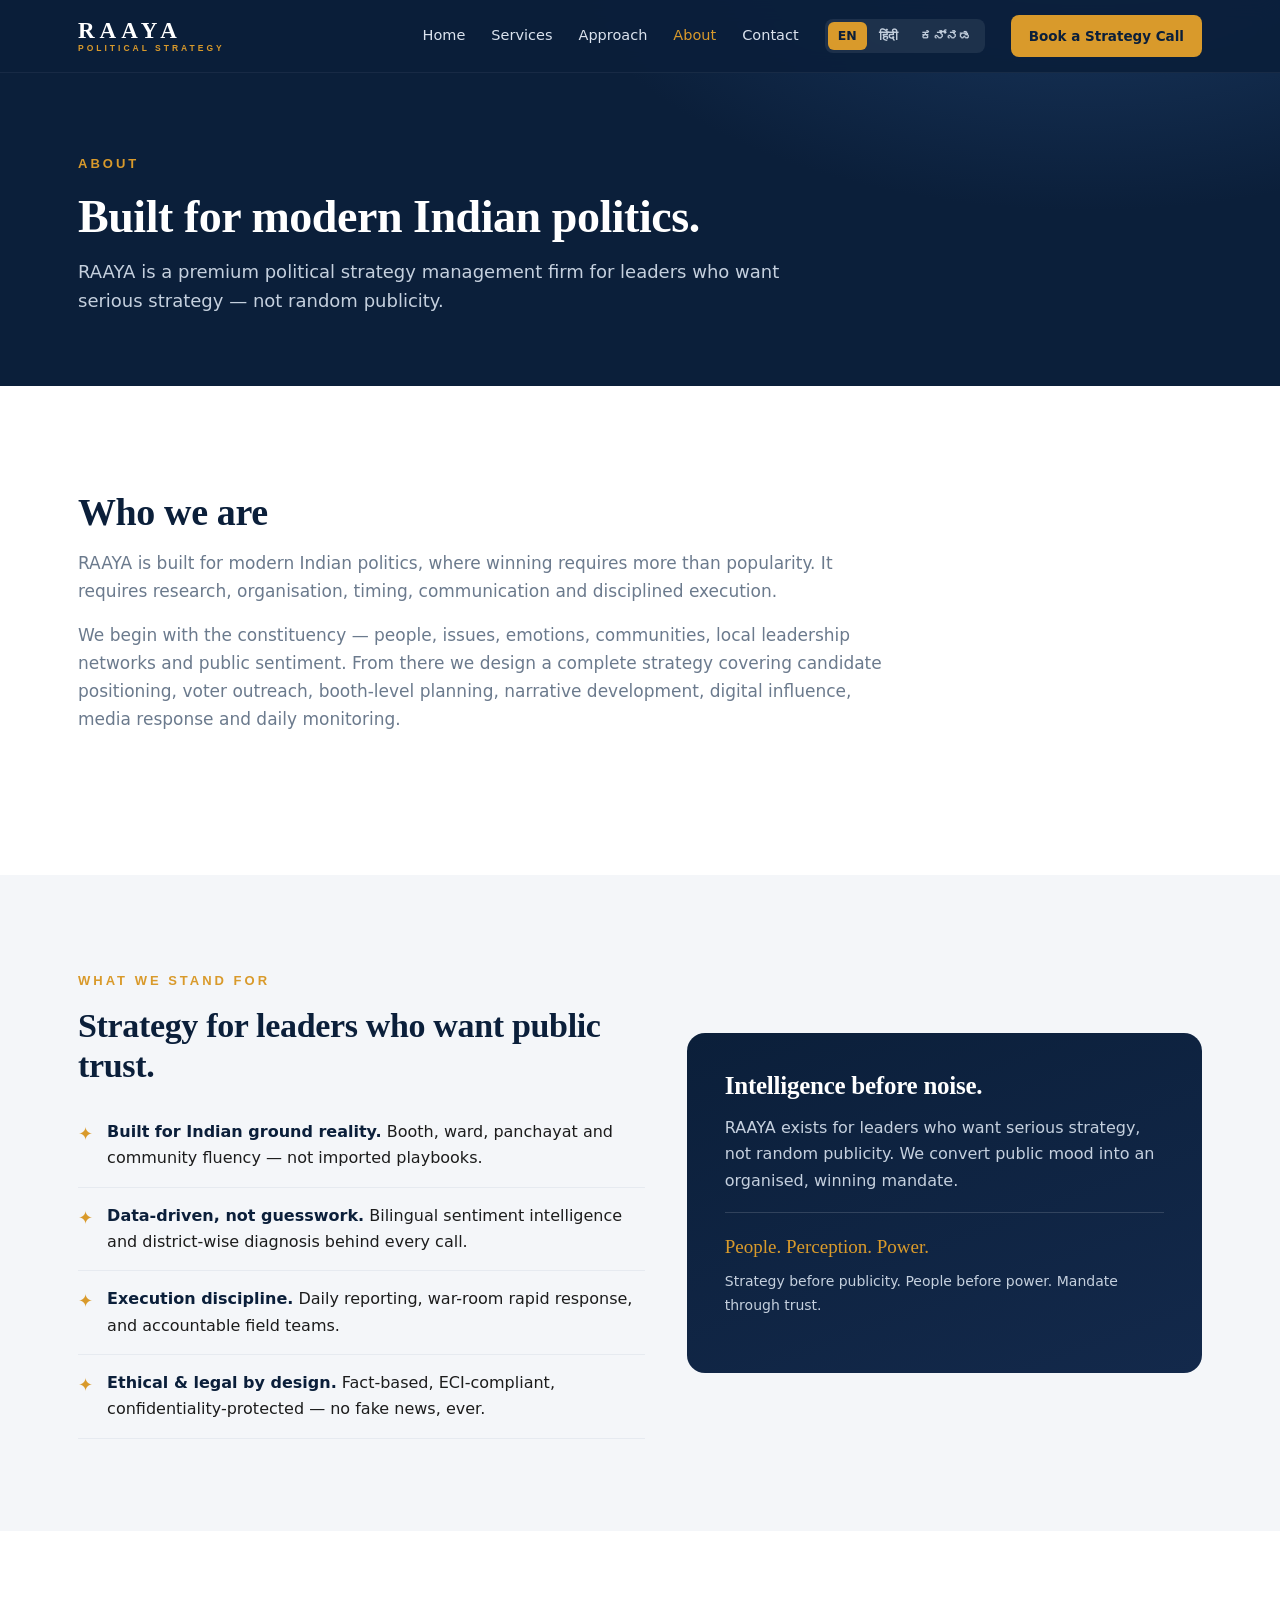
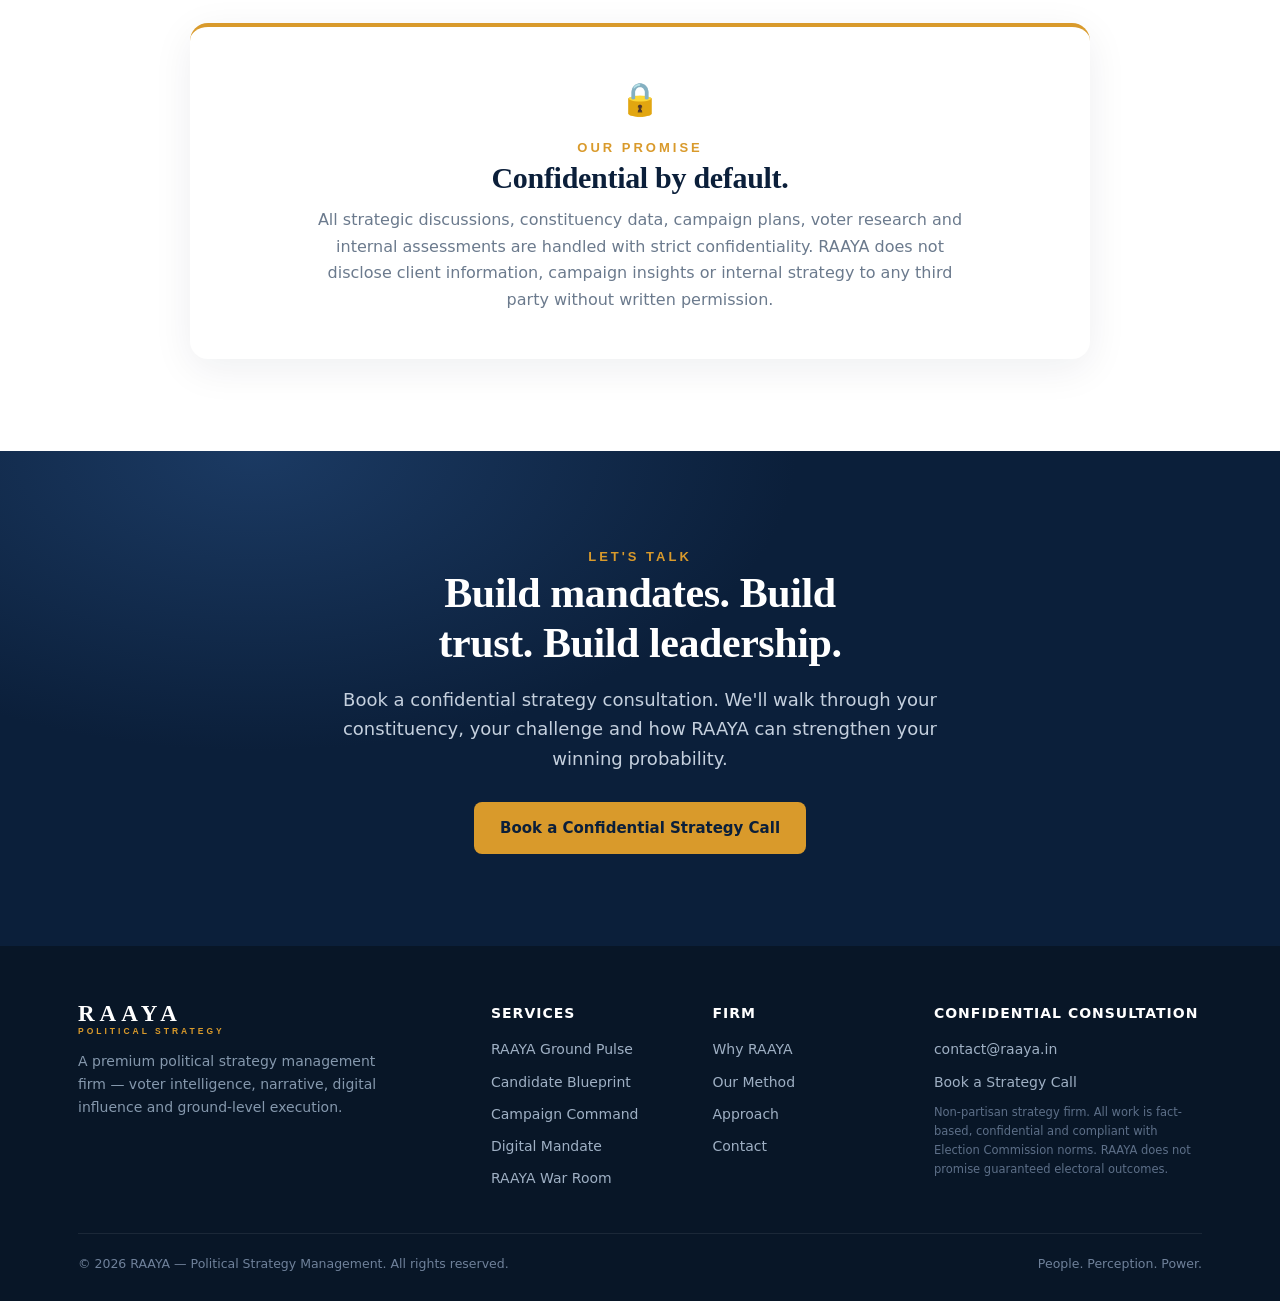
==== about.html @ fed19141 "RAAYA multilingual site" ====
<!DOCTYPE html>
<html lang="en">
<head>
<meta charset="UTF-8">
<meta name="viewport" content="width=device-width, initial-scale=1.0">
<title>RAAYA — About</title>
<link rel="stylesheet" href="assets/style.css">
</head>
<body>

<header id="hdr"><div class="wrap"><nav>
  <a href="index.html" class="brand">RAAYA<small data-i18n="brand_sub">POLITICAL STRATEGY</small></a>
  <div class="navlinks" id="nav">
    <a class="link" href="index.html" data-i18n="nav_home">Home</a>
    <a class="link" href="services.html" data-i18n="nav_services">Services</a>
    <a class="link" href="approach.html" data-i18n="nav_approach">Approach</a>
    <a class="link active" href="about.html" data-i18n="nav_about">About</a>
    <a class="link" href="contact.html" data-i18n="nav_contact">Contact</a>
    <div class="langsw"></div>
    <a class="btn btn-gold" href="contact.html" data-i18n="cta_book">Book a Strategy Call</a>
  </div>
  <button class="menu-btn" onclick="document.getElementById('nav').classList.toggle('open')">☰</button>
</nav></div></header>

<section class="pagehero">
  <div class="wrap">
    <span class="kicker" data-i18n="nav_about">About</span>
    <h1 data-i18n="ab_hero_h">Built for modern Indian politics.</h1>
    <p data-i18n="ab_hero_p"></p>
  </div>
</section>

<section>
  <div class="wrap">
    <div class="shead reveal" style="max-width:820px;">
      <h2 data-i18n="ab_long_h">Who we are</h2>
      <p style="margin-bottom:16px;" data-i18n="ab_long_p1"></p>
      <p data-i18n="ab_long_p2"></p>
    </div>
  </div>
</section>

<section class="mist">
  <div class="wrap">
    <div class="whygrid">
      <div class="reveal">
        <span class="kicker" data-i18n="ab_princ_h">What we stand for</span>
        <h2 style="font-size:34px;color:var(--navy);margin:12px 0 18px;" data-i18n="why_h">Strategy for leaders who want public trust.</h2>
        <ul class="whylist">
          <li><span class="tick">✦</span><span data-i18n="why1"></span></li>
          <li><span class="tick">✦</span><span data-i18n="why2"></span></li>
          <li><span class="tick">✦</span><span data-i18n="why3"></span></li>
          <li><span class="tick">✦</span><span data-i18n="why4"></span></li>
        </ul>
      </div>
      <div class="whyart reveal">
        <h3 data-i18n="why_panel_h">Intelligence before noise.</h3>
        <p data-i18n="why_panel_p"></p>
        <div style="border-top:1px solid rgba(255,255,255,.14);padding-top:18px;">
          <div style="font-family:Georgia,serif;font-size:19px;color:var(--gold);" data-i18n="foot_tag">People. Perception. Power.</div>
          <p style="margin-top:8px;font-size:14px;" data-i18n="why_principle"></p>
        </div>
      </div>
    </div>
  </div>
</section>

<section>
  <div class="wrap">
    <div class="confbox reveal">
      <div class="lock">🔒</div>
      <span class="kicker" data-i18n="conf_k">Our Promise</span>
      <h2 data-i18n="conf_h">Confidential by default.</h2>
      <p data-i18n="conf_p"></p>
    </div>
  </div>
</section>

<section class="cta-final">
  <div class="wrap reveal">
    <span class="kicker" data-i18n="cta_k">Let's Talk</span>
    <h2 data-i18n="cta_h">Build mandates. Build trust. Build leadership.</h2>
    <p data-i18n="cta_p"></p>
    <a href="contact.html" class="btn btn-gold" data-i18n="cta_book_long">Book a Confidential Strategy Call</a>
  </div>
</section>

<footer><div class="wrap">
  <div class="fgridcol">
    <div><div class="brand">RAAYA<small data-i18n="brand_sub">POLITICAL STRATEGY</small></div><p data-i18n="foot_about"></p></div>
    <div><h5 data-i18n="foot_services_h">Services</h5><ul>
      <li><a href="services.html" data-i18n="svc1_h">Ground Pulse</a></li>
      <li><a href="services.html" data-i18n="svc2_h">Candidate Blueprint</a></li>
      <li><a href="services.html" data-i18n="svc3_h">Campaign Command</a></li>
      <li><a href="services.html" data-i18n="svc4_h">Digital Mandate</a></li>
      <li><a href="services.html" data-i18n="svc5_h">War Room</a></li></ul></div>
    <div><h5 data-i18n="foot_firm_h">Firm</h5><ul>
      <li><a href="about.html" data-i18n="foot_link_why">Why RAAYA</a></li>
      <li><a href="approach.html" data-i18n="foot_link_method">Our Method</a></li>
      <li><a href="approach.html" data-i18n="foot_link_approach">Approach</a></li>
      <li><a href="contact.html" data-i18n="foot_link_contact">Contact</a></li></ul></div>
    <div><h5 data-i18n="foot_consult_h">Confidential Consultation</h5><ul>
      <li><a href="mailto:contact@raaya.in">contact@raaya.in</a></li>
      <li><a href="contact.html" data-i18n="cta_book">Book a Strategy Call</a></li></ul>
      <p class="disc" data-i18n="foot_disc"></p></div>
  </div>
  <div class="fbar"><span data-i18n="foot_rights">© 2026 RAAYA</span><span data-i18n="foot_tag">People. Perception. Power.</span></div>
</div></footer>

<script src="assets/i18n.js"></script>
<script>
  const io=new IntersectionObserver((es)=>{es.forEach(e=>{if(e.isIntersecting){e.target.classList.add('in');io.unobserve(e.target);}});},{threshold:.1});
  document.querySelectorAll('.reveal').forEach(el=>io.observe(el));
  addEventListener('scroll',()=>{document.getElementById('hdr').style.boxShadow=scrollY>20?'0 6px 24px rgba(0,0,0,.25)':'none';});
</script>
</body>
</html>
---- assets/style.css ----
:root{
  --navy:#0B1F3A; --navy2:#13294B; --navy3:#0e2340; --gold:#D99A2B; --gold2:#EBB24A;
  --ink:#1C1C1C; --paper:#FFFFFF; --mist:#F4F6F9; --line:#E6EAF0; --muted:#6B7A8D; --ice:#C5D0DE;
}
*{box-sizing:border-box;margin:0;padding:0;}
html{scroll-behavior:smooth;}
body{font-family:'Segoe UI',system-ui,'Nirmala UI','Noto Sans','Noto Sans Devanagari','Noto Sans Kannada',Arial,sans-serif;color:var(--ink);background:var(--paper);line-height:1.65;overflow-x:hidden;}
h1,h2,h3,h4{font-family:Georgia,'Noto Serif Devanagari','Noto Serif Kannada','Nirmala UI','Times New Roman',serif;line-height:1.18;font-weight:700;letter-spacing:-.01em;}
a{text-decoration:none;color:inherit;}
img{max-width:100%;}
.wrap{max-width:1180px;margin:0 auto;padding:0 28px;}
.gold{color:var(--gold);}
.btn{display:inline-block;padding:14px 26px;border-radius:8px;font-weight:700;font-size:15px;transition:.2s;cursor:pointer;border:none;text-align:center;}
.btn-gold{background:var(--gold);color:var(--navy);}
.btn-gold:hover{background:var(--gold2);transform:translateY(-2px);}
.btn-ghost{background:transparent;color:#fff;border:1.5px solid rgba(255,255,255,.35);}
.btn-ghost:hover{border-color:var(--gold);color:var(--gold);}
.btn-navy{background:var(--navy);color:#fff;}
.btn-navy:hover{background:var(--navy2);}
.kicker{font-family:'Segoe UI',Arial,sans-serif;font-size:13px;font-weight:700;letter-spacing:3px;text-transform:uppercase;color:var(--gold);}
section{padding:92px 0;}
.reveal{opacity:0;transform:translateY(24px);transition:.7s cubic-bezier(.2,.7,.2,1);}
.reveal.in{opacity:1;transform:none;}

/* NAV */
header{position:fixed;top:0;left:0;right:0;z-index:60;background:rgba(11,31,58,.9);backdrop-filter:blur(10px);border-bottom:1px solid rgba(255,255,255,.06);transition:.3s;}
nav{display:flex;align-items:center;justify-content:space-between;height:72px;gap:16px;}
.brand{font-family:Georgia,serif;font-size:23px;font-weight:700;color:#fff;letter-spacing:5px;line-height:1;}
.brand small{display:block;font-family:'Segoe UI',Arial;font-size:8.5px;letter-spacing:3px;color:var(--gold);margin-top:2px;font-weight:700;}
.navlinks{display:flex;gap:26px;align-items:center;}
.navlinks a.link{color:#dbe3ee;font-size:14.5px;font-weight:500;transition:.2s;}
.navlinks a.link:hover,.navlinks a.link.active{color:var(--gold);}
.navlinks .btn{padding:10px 18px;font-size:13.5px;}
.langsw{display:flex;gap:2px;background:rgba(255,255,255,.08);border-radius:8px;padding:3px;}
.langsw button{background:none;border:none;color:#c3cfdd;font-size:12.5px;font-weight:700;padding:6px 10px;border-radius:6px;cursor:pointer;font-family:inherit;transition:.2s;}
.langsw button.active{background:var(--gold);color:var(--navy);}
.menu-btn{display:none;background:none;border:none;color:#fff;font-size:26px;cursor:pointer;}
@media(max-width:960px){.navlinks{display:none;position:absolute;top:72px;left:0;right:0;background:var(--navy);flex-direction:column;padding:18px 28px;gap:16px;align-items:flex-start;border-bottom:1px solid rgba(255,255,255,.08);}.navlinks.open{display:flex;}.menu-btn{display:block;}}

/* HERO */
.hero{position:relative;background:radial-gradient(1100px 600px at 78% -10%,#1b3a63 0,var(--navy) 55%);color:#fff;padding:168px 0 116px;overflow:hidden;}
.hero::after{content:"";position:absolute;right:-140px;top:-120px;width:520px;height:520px;border-radius:50%;background:radial-gradient(circle,rgba(217,154,43,.14),transparent 62%);}
.hero h1{font-size:56px;max-width:16ch;margin:18px 0 22px;}
.hero p{font-size:19px;color:var(--ice);max-width:62ch;margin-bottom:32px;}
.hero .cta{display:flex;gap:16px;flex-wrap:wrap;}
.chip{display:inline-block;padding:7px 16px;border:1px solid rgba(217,154,43,.4);border-radius:30px;font-size:12.5px;font-weight:700;letter-spacing:2px;color:var(--gold);}
@media(max-width:700px){.hero h1{font-size:36px;}.hero{padding:132px 0 76px;}}

/* PAGE HERO (inner) */
.pagehero{background:radial-gradient(900px 480px at 85% -20%,#1b3a63,var(--navy) 60%);color:#fff;padding:150px 0 70px;}
.pagehero h1{font-size:46px;margin:14px 0 12px;}
.pagehero p{color:var(--ice);font-size:18px;max-width:64ch;}
@media(max-width:700px){.pagehero h1{font-size:32px;}}

/* STATS */
.stats{background:var(--navy2);color:#fff;}
.stats .wrap{display:grid;grid-template-columns:repeat(4,1fr);gap:10px;}
.stat{padding:36px 10px;text-align:center;border-right:1px solid rgba(255,255,255,.08);}
.stat:last-child{border-right:none;}
.stat .n{font-family:Georgia,serif;font-size:38px;color:var(--gold);font-weight:700;}
.stat .l{font-size:13.5px;color:var(--ice);margin-top:4px;}
@media(max-width:700px){.stats .wrap{grid-template-columns:1fr 1fr;}.stat{border-right:none;}}

.shead{max-width:730px;margin-bottom:50px;}
.shead h2{font-size:38px;color:var(--navy);margin:12px 0 14px;}
.shead p{font-size:17px;color:var(--muted);}
.center{margin-left:auto;margin-right:auto;text-align:center;}
@media(max-width:700px){.shead h2{font-size:28px;}}

.mist{background:var(--mist);}
.pgrid{display:grid;grid-template-columns:1fr 1fr;gap:24px;}
.pcard{background:#fff;border-radius:14px;padding:28px;box-shadow:0 8px 30px rgba(11,31,58,.06);}
.pcard h3{font-size:20px;color:var(--navy);margin-bottom:8px;}
.pcard p{color:var(--muted);font-size:15px;}
@media(max-width:700px){.pgrid{grid-template-columns:1fr;}}

.sgrid{display:grid;grid-template-columns:repeat(3,1fr);gap:22px;}
.scard{border:1px solid var(--line);border-radius:14px;padding:28px;transition:.25s;background:#fff;}
.scard:hover{transform:translateY(-6px);box-shadow:0 18px 40px rgba(11,31,58,.12);border-color:transparent;}
.scard .ic{width:48px;height:48px;border-radius:12px;background:var(--navy);color:var(--gold);display:flex;align-items:center;justify-content:center;font-size:20px;margin-bottom:16px;font-family:Georgia,serif;font-weight:700;}
.scard h3{font-size:19px;color:var(--navy);margin-bottom:8px;}
.scard p{color:var(--muted);font-size:14.5px;}
@media(max-width:900px){.sgrid{grid-template-columns:1fr 1fr;}}
@media(max-width:640px){.sgrid{grid-template-columns:1fr;}}

.framework{background:var(--navy);color:#fff;}
.framework .shead h2{color:#fff;}
.framework .shead p{color:var(--ice);}
.fgrid{display:grid;grid-template-columns:repeat(5,1fr);gap:14px;}
.fstep{background:var(--navy2);border-radius:14px;padding:26px 18px;text-align:center;transition:.25s;}
.fstep:hover{background:var(--navy3);transform:translateY(-5px);}
.fstep .big{font-family:Georgia,serif;font-size:32px;color:var(--gold);font-weight:700;}
.fstep h4{font-size:16px;margin:6px 0 8px;color:#fff;}
.fstep p{font-size:13px;color:var(--ice);}
@media(max-width:900px){.fgrid{grid-template-columns:1fr 1fr;}}
@media(max-width:520px){.fgrid{grid-template-columns:1fr;}}

.whygrid{display:grid;grid-template-columns:1.1fr 1fr;gap:42px;align-items:center;}
.whylist{list-style:none;}
.whylist li{padding:15px 0;border-bottom:1px solid var(--line);display:flex;gap:14px;}
.whylist .tick{color:var(--gold);font-weight:800;font-size:18px;flex:none;}
.whylist b{color:var(--navy);}
.whyart{background:linear-gradient(160deg,var(--navy),var(--navy2));border-radius:18px;color:#fff;padding:38px;}
.whyart h3{font-size:25px;margin-bottom:14px;}
.whyart p{color:var(--ice);margin-bottom:18px;}
@media(max-width:820px){.whygrid{grid-template-columns:1fr;}}

.confbox{background:#fff;border-radius:18px;padding:46px;text-align:center;box-shadow:0 10px 40px rgba(11,31,58,.07);max-width:900px;margin:0 auto;border-top:4px solid var(--gold);}
.confbox .lock{font-size:32px;margin-bottom:8px;}
.confbox h2{font-size:30px;color:var(--navy);margin-bottom:12px;}
.confbox p{color:var(--muted);max-width:64ch;margin:0 auto;font-size:16px;}

.cta-final{background:radial-gradient(900px 500px at 20% 0,#1b3a63,var(--navy) 60%);color:#fff;text-align:center;}
.cta-final h2{font-size:42px;max-width:20ch;margin:0 auto 16px;}
.cta-final p{color:var(--ice);font-size:18px;max-width:58ch;margin:0 auto 28px;}
@media(max-width:700px){.cta-final h2{font-size:30px;}}

/* SERVICE DETAIL rows */
.srow{display:grid;grid-template-columns:1fr 1fr;gap:34px;align-items:center;padding:40px 0;border-bottom:1px solid var(--line);}
.srow:nth-child(even) .stext{order:2;}
.srow h3{font-size:26px;color:var(--navy);margin:8px 0 12px;}
.srow p{color:var(--muted);margin-bottom:14px;}
.srow ul{list-style:none;}
.srow ul li{padding:7px 0;padding-left:26px;position:relative;color:var(--ink);font-size:15px;}
.srow ul li::before{content:"✦";position:absolute;left:0;color:var(--gold);}
.spanel{background:linear-gradient(160deg,var(--navy),var(--navy2));border-radius:16px;color:#fff;min-height:220px;display:flex;align-items:center;justify-content:center;padding:30px;text-align:center;}
.spanel .code{font-family:Georgia,serif;font-size:54px;color:var(--gold);font-weight:700;letter-spacing:3px;}
@media(max-width:760px){.srow{grid-template-columns:1fr;gap:18px;}.srow:nth-child(even) .stext{order:0;}}

/* TIMELINE (approach) */
.tl{max-width:820px;margin:0 auto;position:relative;}
.tl::before{content:"";position:absolute;left:22px;top:6px;bottom:6px;width:2px;background:var(--line);}
.tlitem{position:relative;padding:0 0 30px 66px;}
.tlitem .dot{position:absolute;left:10px;top:0;width:26px;height:26px;border-radius:50%;background:var(--navy);color:var(--gold);display:flex;align-items:center;justify-content:center;font-weight:700;font-family:Georgia,serif;font-size:15px;}
.tlitem h3{font-size:20px;color:var(--navy);margin-bottom:6px;}
.tlitem p{color:var(--muted);font-size:15px;}

/* FORM */
.formwrap{display:grid;grid-template-columns:1.1fr .9fr;gap:40px;align-items:start;}
.form{background:#fff;border:1px solid var(--line);border-radius:16px;padding:32px;box-shadow:0 10px 34px rgba(11,31,58,.06);}
.form label{display:block;font-size:13px;font-weight:700;color:var(--navy);margin:14px 0 6px;letter-spacing:.3px;}
.form input,.form select,.form textarea{width:100%;padding:12px 14px;border:1px solid var(--line);border-radius:9px;font-family:inherit;font-size:15px;background:var(--mist);}
.form input:focus,.form select:focus,.form textarea:focus{outline:none;border-color:var(--gold);background:#fff;}
.form textarea{min-height:110px;resize:vertical;}
.form .btn{width:100%;margin-top:20px;}
.contactcard{background:linear-gradient(160deg,var(--navy),var(--navy2));border-radius:16px;color:#fff;padding:34px;}
.contactcard h3{font-size:24px;margin-bottom:14px;}
.contactcard p{color:var(--ice);margin-bottom:16px;font-size:15px;}
.contactcard .row{display:flex;gap:10px;align-items:center;padding:10px 0;border-bottom:1px solid rgba(255,255,255,.1);font-size:15px;}
@media(max-width:820px){.formwrap{grid-template-columns:1fr;}}

/* FOOTER */
footer{background:#081627;color:#9fb0c4;padding:56px 0 26px;}
.fgridcol{display:grid;grid-template-columns:2fr 1fr 1fr 1.4fr;gap:30px;margin-bottom:34px;}
footer .brand{margin-bottom:14px;color:#fff;}
footer p{font-size:14px;color:#8598ad;max-width:34ch;}
footer h5{color:#fff;font-size:14px;letter-spacing:1px;margin-bottom:13px;text-transform:uppercase;}
footer ul{list-style:none;}
footer ul li{margin-bottom:9px;font-size:14px;}
footer ul li a:hover{color:var(--gold);}
.fbar{border-top:1px solid rgba(255,255,255,.08);padding-top:20px;display:flex;justify-content:space-between;flex-wrap:wrap;gap:10px;font-size:12.5px;color:#6f819a;}
.disc{font-size:11.5px;color:#5d6f88;margin-top:8px;max-width:70ch;}
@media(max-width:820px){.fgridcol{grid-template-columns:1fr 1fr;}}
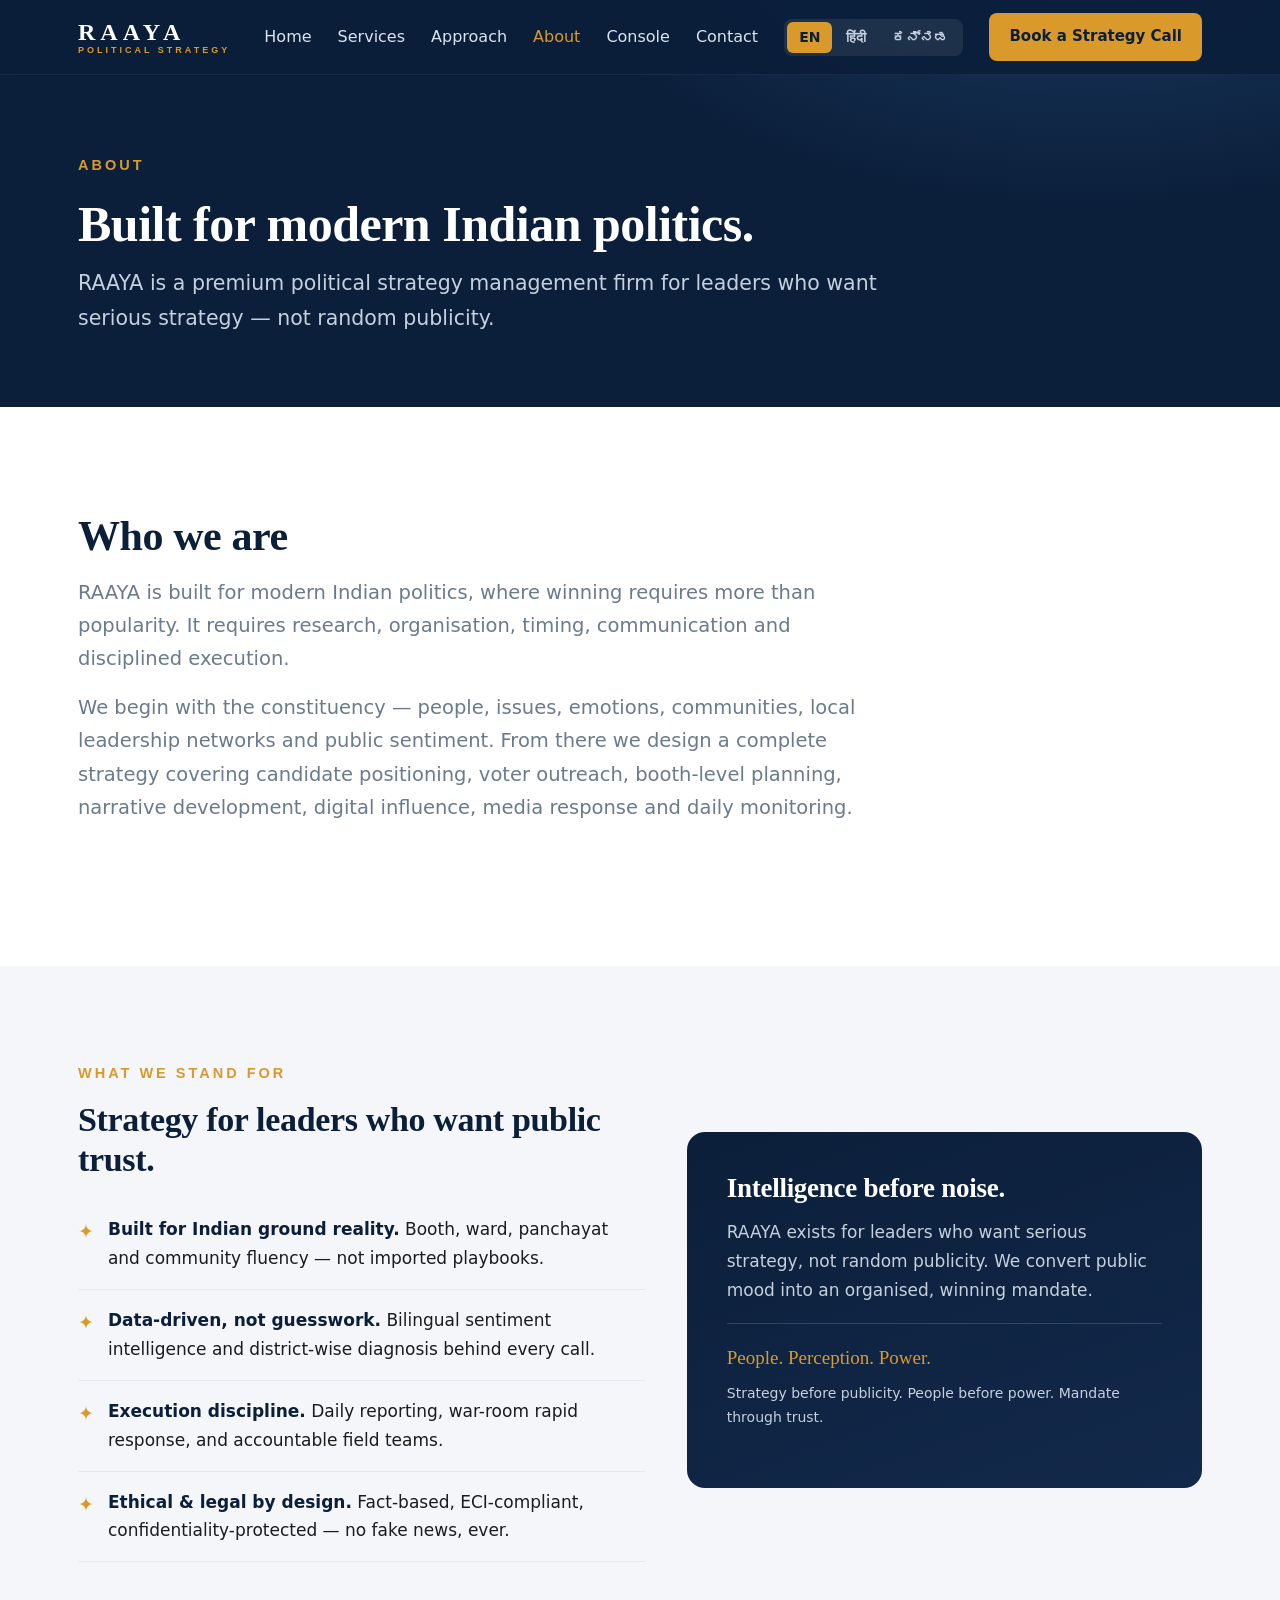
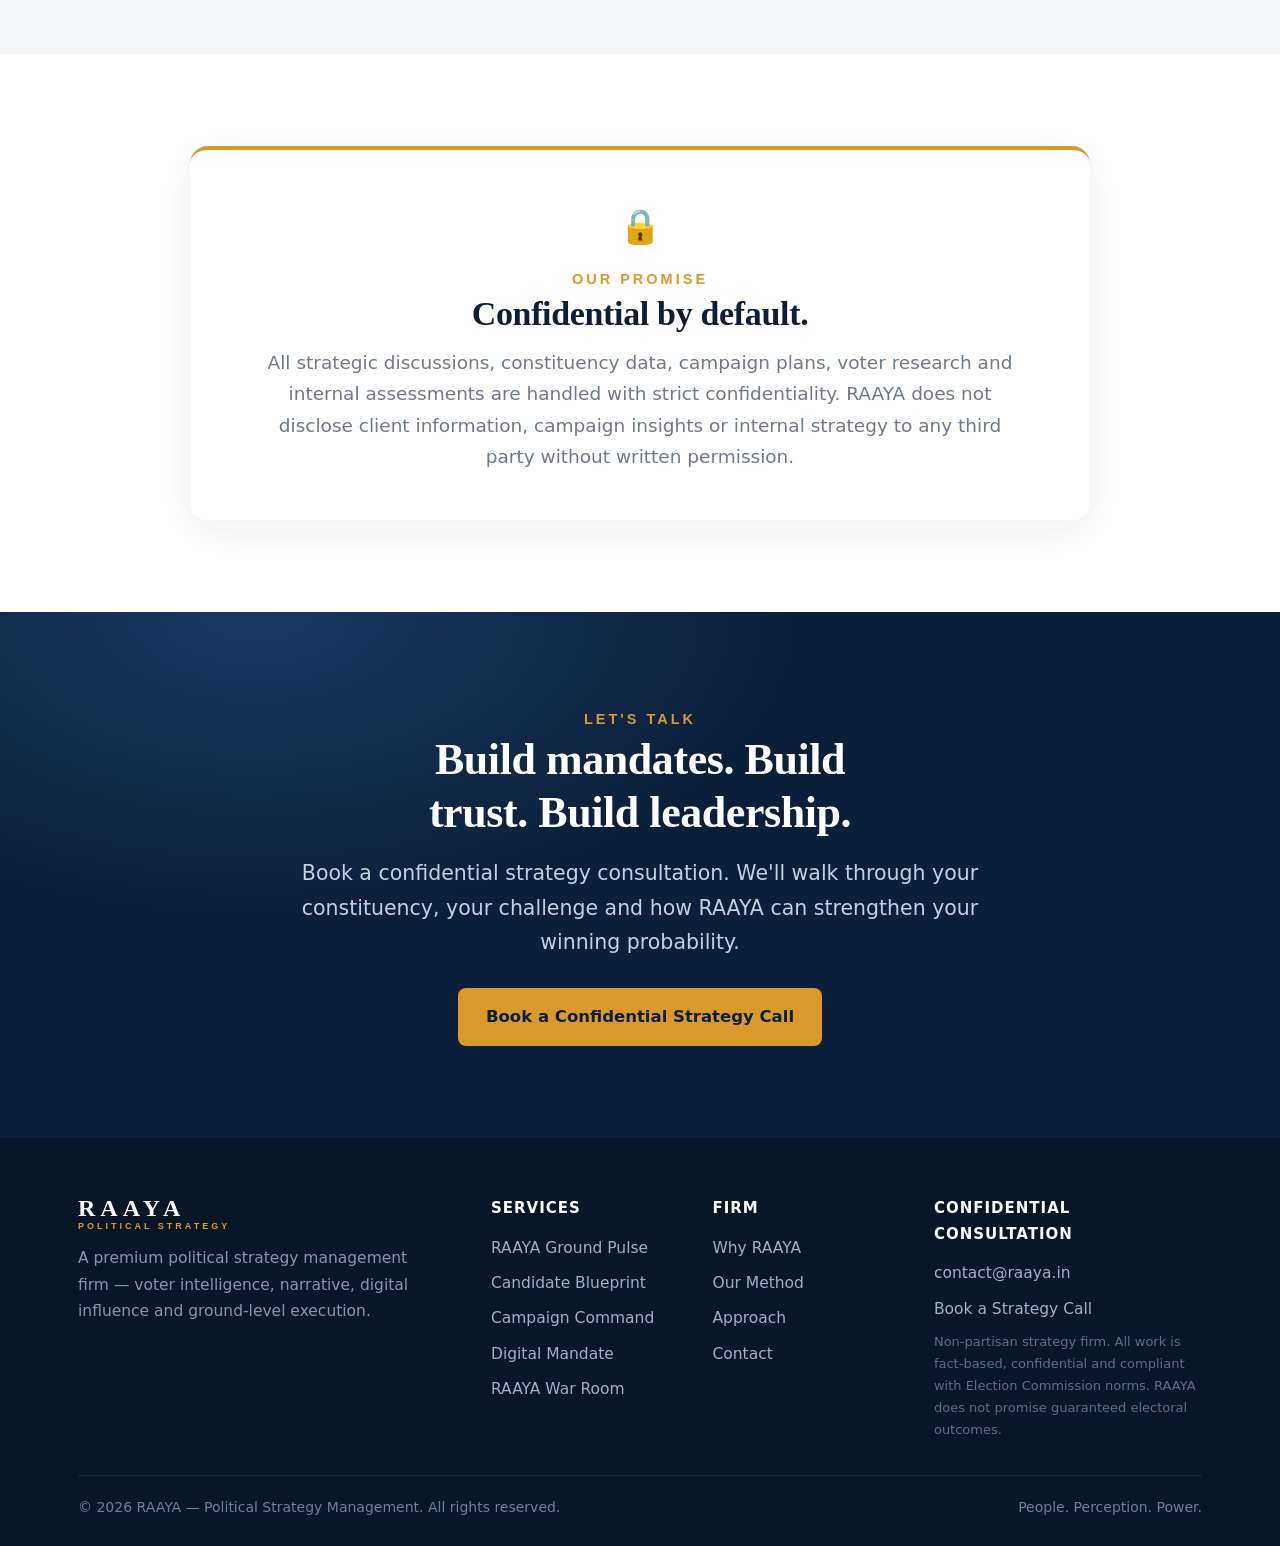
==== commit 372f969c: "Update navigation links to include Console page and fix DOCTYPE declaration across multiple HTML fil" ====
--- a/about.html
+++ b/about.html
@@ -1,4 +1,4 @@
-<!DOCTYPE html>
+﻿<!DOCTYPE html>
 <html lang="en">
 <head>
 <meta charset="UTF-8">
@@ -15,7 +15,7 @@
     <a class="link" href="services.html" data-i18n="nav_services">Services</a>
     <a class="link" href="approach.html" data-i18n="nav_approach">Approach</a>
     <a class="link active" href="about.html" data-i18n="nav_about">About</a>
-    <a class="link" href="contact.html" data-i18n="nav_contact">Contact</a>
+    <a class="link" href="console.html">Console</a><a class="link" href="contact.html" data-i18n="nav_contact">Contact</a>
     <div class="langsw"></div>
     <a class="btn btn-gold" href="contact.html" data-i18n="cta_book">Book a Strategy Call</a>
   </div>
--- a/assets/style.css
+++ b/assets/style.css
@@ -4,82 +4,79 @@
 }
 *{box-sizing:border-box;margin:0;padding:0;}
 html{scroll-behavior:smooth;}
-body{font-family:'Segoe UI',system-ui,'Nirmala UI','Noto Sans','Noto Sans Devanagari','Noto Sans Kannada',Arial,sans-serif;color:var(--ink);background:var(--paper);line-height:1.65;overflow-x:hidden;}
-h1,h2,h3,h4{font-family:Georgia,'Noto Serif Devanagari','Noto Serif Kannada','Nirmala UI','Times New Roman',serif;line-height:1.18;font-weight:700;letter-spacing:-.01em;}
+body{font-family:'Segoe UI',system-ui,'Nirmala UI','Noto Sans','Noto Sans Devanagari','Noto Sans Kannada',Arial,sans-serif;color:var(--ink);background:var(--paper);line-height:1.7;overflow-x:hidden;font-size:17.5px;}
+h1,h2,h3,h4{font-family:Georgia,'Noto Serif Devanagari','Noto Serif Kannada','Nirmala UI','Times New Roman',serif;line-height:1.2;font-weight:700;letter-spacing:-.01em;}
 a{text-decoration:none;color:inherit;}
 img{max-width:100%;}
 .wrap{max-width:1180px;margin:0 auto;padding:0 28px;}
 .gold{color:var(--gold);}
-.btn{display:inline-block;padding:14px 26px;border-radius:8px;font-weight:700;font-size:15px;transition:.2s;cursor:pointer;border:none;text-align:center;}
+.btn{display:inline-block;padding:15px 28px;border-radius:8px;font-weight:700;font-size:16.5px;transition:.2s;cursor:pointer;border:none;text-align:center;}
 .btn-gold{background:var(--gold);color:var(--navy);}
 .btn-gold:hover{background:var(--gold2);transform:translateY(-2px);}
 .btn-ghost{background:transparent;color:#fff;border:1.5px solid rgba(255,255,255,.35);}
 .btn-ghost:hover{border-color:var(--gold);color:var(--gold);}
 .btn-navy{background:var(--navy);color:#fff;}
 .btn-navy:hover{background:var(--navy2);}
-.kicker{font-family:'Segoe UI',Arial,sans-serif;font-size:13px;font-weight:700;letter-spacing:3px;text-transform:uppercase;color:var(--gold);}
+.kicker{font-family:'Segoe UI',Arial,sans-serif;font-size:14.5px;font-weight:700;letter-spacing:3px;text-transform:uppercase;color:var(--gold);}
 section{padding:92px 0;}
 .reveal{opacity:0;transform:translateY(24px);transition:.7s cubic-bezier(.2,.7,.2,1);}
 .reveal.in{opacity:1;transform:none;}
 
 /* NAV */
 header{position:fixed;top:0;left:0;right:0;z-index:60;background:rgba(11,31,58,.9);backdrop-filter:blur(10px);border-bottom:1px solid rgba(255,255,255,.06);transition:.3s;}
-nav{display:flex;align-items:center;justify-content:space-between;height:72px;gap:16px;}
-.brand{font-family:Georgia,serif;font-size:23px;font-weight:700;color:#fff;letter-spacing:5px;line-height:1;}
-.brand small{display:block;font-family:'Segoe UI',Arial;font-size:8.5px;letter-spacing:3px;color:var(--gold);margin-top:2px;font-weight:700;}
+nav{display:flex;align-items:center;justify-content:space-between;height:74px;gap:16px;}
+.brand{font-family:Georgia,serif;font-size:24px;font-weight:700;color:#fff;letter-spacing:5px;line-height:1;}
+.brand small{display:block;font-family:'Segoe UI',Arial;font-size:9px;letter-spacing:3px;color:var(--gold);margin-top:2px;font-weight:700;}
 .navlinks{display:flex;gap:26px;align-items:center;}
-.navlinks a.link{color:#dbe3ee;font-size:14.5px;font-weight:500;transition:.2s;}
+.navlinks a.link{color:#dbe3ee;font-size:16px;font-weight:500;transition:.2s;}
 .navlinks a.link:hover,.navlinks a.link.active{color:var(--gold);}
-.navlinks .btn{padding:10px 18px;font-size:13.5px;}
+.navlinks .btn{padding:11px 20px;font-size:15px;}
 .langsw{display:flex;gap:2px;background:rgba(255,255,255,.08);border-radius:8px;padding:3px;}
-.langsw button{background:none;border:none;color:#c3cfdd;font-size:12.5px;font-weight:700;padding:6px 10px;border-radius:6px;cursor:pointer;font-family:inherit;transition:.2s;}
+.langsw button{background:none;border:none;color:#c3cfdd;font-size:14px;font-weight:700;padding:7px 12px;border-radius:6px;cursor:pointer;font-family:inherit;transition:.2s;}
 .langsw button.active{background:var(--gold);color:var(--navy);}
-.menu-btn{display:none;background:none;border:none;color:#fff;font-size:26px;cursor:pointer;}
-@media(max-width:960px){.navlinks{display:none;position:absolute;top:72px;left:0;right:0;background:var(--navy);flex-direction:column;padding:18px 28px;gap:16px;align-items:flex-start;border-bottom:1px solid rgba(255,255,255,.08);}.navlinks.open{display:flex;}.menu-btn{display:block;}}
+.menu-btn{display:none;background:none;border:none;color:#fff;font-size:28px;cursor:pointer;}
+@media(max-width:960px){.navlinks{display:none;position:absolute;top:74px;left:0;right:0;background:var(--navy);flex-direction:column;padding:18px 28px;gap:16px;align-items:flex-start;border-bottom:1px solid rgba(255,255,255,.08);}.navlinks.open{display:flex;}.menu-btn{display:block;}}
 
 /* HERO */
-.hero{position:relative;background:radial-gradient(1100px 600px at 78% -10%,#1b3a63 0,var(--navy) 55%);color:#fff;padding:168px 0 116px;overflow:hidden;}
+.hero{position:relative;background:radial-gradient(1100px 600px at 78% -10%,#1b3a63 0,var(--navy) 55%);color:#fff;padding:172px 0 118px;overflow:hidden;}
 .hero::after{content:"";position:absolute;right:-140px;top:-120px;width:520px;height:520px;border-radius:50%;background:radial-gradient(circle,rgba(217,154,43,.14),transparent 62%);}
-.hero h1{font-size:56px;max-width:16ch;margin:18px 0 22px;}
-.hero p{font-size:19px;color:var(--ice);max-width:62ch;margin-bottom:32px;}
+.hero h1{font-size:60px;max-width:16ch;margin:18px 0 22px;}
+.hero p{font-size:22px;color:var(--ice);max-width:62ch;margin-bottom:32px;}
 .hero .cta{display:flex;gap:16px;flex-wrap:wrap;}
-.chip{display:inline-block;padding:7px 16px;border:1px solid rgba(217,154,43,.4);border-radius:30px;font-size:12.5px;font-weight:700;letter-spacing:2px;color:var(--gold);}
-@media(max-width:700px){.hero h1{font-size:36px;}.hero{padding:132px 0 76px;}}
+.chip{display:inline-block;padding:8px 18px;border:1px solid rgba(217,154,43,.4);border-radius:30px;font-size:14px;font-weight:700;letter-spacing:2px;color:var(--gold);}
 
 /* PAGE HERO (inner) */
-.pagehero{background:radial-gradient(900px 480px at 85% -20%,#1b3a63,var(--navy) 60%);color:#fff;padding:150px 0 70px;}
-.pagehero h1{font-size:46px;margin:14px 0 12px;}
-.pagehero p{color:var(--ice);font-size:18px;max-width:64ch;}
-@media(max-width:700px){.pagehero h1{font-size:32px;}}
+.pagehero{background:radial-gradient(900px 480px at 85% -20%,#1b3a63,var(--navy) 60%);color:#fff;padding:150px 0 72px;}
+.pagehero h1{font-size:50px;margin:14px 0 12px;}
+.pagehero p{color:var(--ice);font-size:20.5px;max-width:64ch;}
 
 /* STATS */
 .stats{background:var(--navy2);color:#fff;}
 .stats .wrap{display:grid;grid-template-columns:repeat(4,1fr);gap:10px;}
-.stat{padding:36px 10px;text-align:center;border-right:1px solid rgba(255,255,255,.08);}
+.stat{padding:38px 10px;text-align:center;border-right:1px solid rgba(255,255,255,.08);}
 .stat:last-child{border-right:none;}
-.stat .n{font-family:Georgia,serif;font-size:38px;color:var(--gold);font-weight:700;}
-.stat .l{font-size:13.5px;color:var(--ice);margin-top:4px;}
+.stat .n{font-family:Georgia,serif;font-size:44px;color:var(--gold);font-weight:700;}
+.stat .l{font-size:15.5px;color:var(--ice);margin-top:4px;}
 @media(max-width:700px){.stats .wrap{grid-template-columns:1fr 1fr;}.stat{border-right:none;}}
 
-.shead{max-width:730px;margin-bottom:50px;}
-.shead h2{font-size:38px;color:var(--navy);margin:12px 0 14px;}
-.shead p{font-size:17px;color:var(--muted);}
+.shead{max-width:740px;margin-bottom:50px;}
+.shead h2{font-size:42px;color:var(--navy);margin:12px 0 14px;}
+.shead p{font-size:19.5px;color:var(--muted);}
 .center{margin-left:auto;margin-right:auto;text-align:center;}
-@media(max-width:700px){.shead h2{font-size:28px;}}
 
 .mist{background:var(--mist);}
 .pgrid{display:grid;grid-template-columns:1fr 1fr;gap:24px;}
-.pcard{background:#fff;border-radius:14px;padding:28px;box-shadow:0 8px 30px rgba(11,31,58,.06);}
-.pcard h3{font-size:20px;color:var(--navy);margin-bottom:8px;}
-.pcard p{color:var(--muted);font-size:15px;}
+.pcard{background:#fff;border-radius:14px;padding:30px;box-shadow:0 8px 30px rgba(11,31,58,.06);}
+.pcard h3{font-size:22px;color:var(--navy);margin-bottom:8px;}
+.pcard p{color:var(--muted);font-size:17px;}
 @media(max-width:700px){.pgrid{grid-template-columns:1fr;}}
 
 .sgrid{display:grid;grid-template-columns:repeat(3,1fr);gap:22px;}
-.scard{border:1px solid var(--line);border-radius:14px;padding:28px;transition:.25s;background:#fff;}
+.scard{border:1px solid var(--line);border-radius:14px;padding:30px;transition:.25s;background:#fff;}
 .scard:hover{transform:translateY(-6px);box-shadow:0 18px 40px rgba(11,31,58,.12);border-color:transparent;}
-.scard .ic{width:48px;height:48px;border-radius:12px;background:var(--navy);color:var(--gold);display:flex;align-items:center;justify-content:center;font-size:20px;margin-bottom:16px;font-family:Georgia,serif;font-weight:700;}
-.scard h3{font-size:19px;color:var(--navy);margin-bottom:8px;}
-.scard p{color:var(--muted);font-size:14.5px;}
+.scard .ic{width:50px;height:50px;border-radius:12px;background:var(--navy);color:var(--gold);display:flex;align-items:center;justify-content:center;font-size:22px;margin-bottom:16px;font-family:Georgia,serif;font-weight:700;}
+.scard h3{font-size:21px;color:var(--navy);margin-bottom:8px;}
+.scard p{color:var(--muted);font-size:16.5px;}
 @media(max-width:900px){.sgrid{grid-template-columns:1fr 1fr;}}
 @media(max-width:640px){.sgrid{grid-template-columns:1fr;}}
 
@@ -87,77 +84,89 @@
 .framework .shead h2{color:#fff;}
 .framework .shead p{color:var(--ice);}
 .fgrid{display:grid;grid-template-columns:repeat(5,1fr);gap:14px;}
-.fstep{background:var(--navy2);border-radius:14px;padding:26px 18px;text-align:center;transition:.25s;}
+.fstep{background:var(--navy2);border-radius:14px;padding:28px 20px;text-align:center;transition:.25s;}
 .fstep:hover{background:var(--navy3);transform:translateY(-5px);}
-.fstep .big{font-family:Georgia,serif;font-size:32px;color:var(--gold);font-weight:700;}
-.fstep h4{font-size:16px;margin:6px 0 8px;color:#fff;}
-.fstep p{font-size:13px;color:var(--ice);}
+.fstep .big{font-family:Georgia,serif;font-size:36px;color:var(--gold);font-weight:700;}
+.fstep h4{font-size:18.5px;margin:6px 0 8px;color:#fff;}
+.fstep p{font-size:15.5px;color:var(--ice);}
 @media(max-width:900px){.fgrid{grid-template-columns:1fr 1fr;}}
 @media(max-width:520px){.fgrid{grid-template-columns:1fr;}}
 
 .whygrid{display:grid;grid-template-columns:1.1fr 1fr;gap:42px;align-items:center;}
 .whylist{list-style:none;}
-.whylist li{padding:15px 0;border-bottom:1px solid var(--line);display:flex;gap:14px;}
-.whylist .tick{color:var(--gold);font-weight:800;font-size:18px;flex:none;}
+.whylist li{padding:16px 0;border-bottom:1px solid var(--line);display:flex;gap:14px;font-size:17px;}
+.whylist .tick{color:var(--gold);font-weight:800;font-size:19px;flex:none;}
 .whylist b{color:var(--navy);}
-.whyart{background:linear-gradient(160deg,var(--navy),var(--navy2));border-radius:18px;color:#fff;padding:38px;}
-.whyart h3{font-size:25px;margin-bottom:14px;}
-.whyart p{color:var(--ice);margin-bottom:18px;}
+.whyart{background:linear-gradient(160deg,var(--navy),var(--navy2));border-radius:18px;color:#fff;padding:40px;}
+.whyart h3{font-size:27px;margin-bottom:14px;}
+.whyart p{color:var(--ice);margin-bottom:18px;font-size:17px;}
 @media(max-width:820px){.whygrid{grid-template-columns:1fr;}}
 
-.confbox{background:#fff;border-radius:18px;padding:46px;text-align:center;box-shadow:0 10px 40px rgba(11,31,58,.07);max-width:900px;margin:0 auto;border-top:4px solid var(--gold);}
-.confbox .lock{font-size:32px;margin-bottom:8px;}
-.confbox h2{font-size:30px;color:var(--navy);margin-bottom:12px;}
-.confbox p{color:var(--muted);max-width:64ch;margin:0 auto;font-size:16px;}
+.confbox{background:#fff;border-radius:18px;padding:48px;text-align:center;box-shadow:0 10px 40px rgba(11,31,58,.07);max-width:900px;margin:0 auto;border-top:4px solid var(--gold);}
+.confbox .lock{font-size:34px;margin-bottom:8px;}
+.confbox h2{font-size:34px;color:var(--navy);margin-bottom:12px;}
+.confbox p{color:var(--muted);max-width:64ch;margin:0 auto;font-size:18.5px;}
 
 .cta-final{background:radial-gradient(900px 500px at 20% 0,#1b3a63,var(--navy) 60%);color:#fff;text-align:center;}
-.cta-final h2{font-size:42px;max-width:20ch;margin:0 auto 16px;}
-.cta-final p{color:var(--ice);font-size:18px;max-width:58ch;margin:0 auto 28px;}
-@media(max-width:700px){.cta-final h2{font-size:30px;}}
+.cta-final h2{font-size:44px;max-width:20ch;margin:0 auto 16px;}
+.cta-final p{color:var(--ice);font-size:20.5px;max-width:58ch;margin:0 auto 28px;}
 
 /* SERVICE DETAIL rows */
-.srow{display:grid;grid-template-columns:1fr 1fr;gap:34px;align-items:center;padding:40px 0;border-bottom:1px solid var(--line);}
+.srow{display:grid;grid-template-columns:1fr 1fr;gap:34px;align-items:center;padding:44px 0;border-bottom:1px solid var(--line);}
 .srow:nth-child(even) .stext{order:2;}
-.srow h3{font-size:26px;color:var(--navy);margin:8px 0 12px;}
-.srow p{color:var(--muted);margin-bottom:14px;}
+.srow h3{font-size:28px;color:var(--navy);margin:8px 0 12px;}
+.srow p{color:var(--muted);margin-bottom:14px;font-size:17.5px;}
 .srow ul{list-style:none;}
-.srow ul li{padding:7px 0;padding-left:26px;position:relative;color:var(--ink);font-size:15px;}
+.srow ul li{padding:8px 0;padding-left:28px;position:relative;color:var(--ink);font-size:17px;}
 .srow ul li::before{content:"✦";position:absolute;left:0;color:var(--gold);}
-.spanel{background:linear-gradient(160deg,var(--navy),var(--navy2));border-radius:16px;color:#fff;min-height:220px;display:flex;align-items:center;justify-content:center;padding:30px;text-align:center;}
-.spanel .code{font-family:Georgia,serif;font-size:54px;color:var(--gold);font-weight:700;letter-spacing:3px;}
+.spanel{background:linear-gradient(160deg,var(--navy),var(--navy2));border-radius:16px;color:#fff;min-height:230px;display:flex;align-items:center;justify-content:center;padding:30px;text-align:center;}
+.spanel .code{font-family:Georgia,serif;font-size:56px;color:var(--gold);font-weight:700;letter-spacing:3px;}
 @media(max-width:760px){.srow{grid-template-columns:1fr;gap:18px;}.srow:nth-child(even) .stext{order:0;}}
 
 /* TIMELINE (approach) */
 .tl{max-width:820px;margin:0 auto;position:relative;}
-.tl::before{content:"";position:absolute;left:22px;top:6px;bottom:6px;width:2px;background:var(--line);}
-.tlitem{position:relative;padding:0 0 30px 66px;}
-.tlitem .dot{position:absolute;left:10px;top:0;width:26px;height:26px;border-radius:50%;background:var(--navy);color:var(--gold);display:flex;align-items:center;justify-content:center;font-weight:700;font-family:Georgia,serif;font-size:15px;}
-.tlitem h3{font-size:20px;color:var(--navy);margin-bottom:6px;}
-.tlitem p{color:var(--muted);font-size:15px;}
+.tl::before{content:"";position:absolute;left:24px;top:6px;bottom:6px;width:2px;background:var(--line);}
+.tlitem{position:relative;padding:0 0 32px 70px;}
+.tlitem .dot{position:absolute;left:10px;top:0;width:30px;height:30px;border-radius:50%;background:var(--navy);color:var(--gold);display:flex;align-items:center;justify-content:center;font-weight:700;font-family:Georgia,serif;font-size:16px;}
+.tlitem h3{font-size:22px;color:var(--navy);margin-bottom:6px;}
+.tlitem p{color:var(--muted);font-size:17px;}
 
 /* FORM */
 .formwrap{display:grid;grid-template-columns:1.1fr .9fr;gap:40px;align-items:start;}
-.form{background:#fff;border:1px solid var(--line);border-radius:16px;padding:32px;box-shadow:0 10px 34px rgba(11,31,58,.06);}
-.form label{display:block;font-size:13px;font-weight:700;color:var(--navy);margin:14px 0 6px;letter-spacing:.3px;}
-.form input,.form select,.form textarea{width:100%;padding:12px 14px;border:1px solid var(--line);border-radius:9px;font-family:inherit;font-size:15px;background:var(--mist);}
+.form{background:#fff;border:1px solid var(--line);border-radius:16px;padding:34px;box-shadow:0 10px 34px rgba(11,31,58,.06);}
+.form label{display:block;font-size:15px;font-weight:700;color:var(--navy);margin:14px 0 6px;letter-spacing:.3px;}
+.form input,.form select,.form textarea{width:100%;padding:13px 15px;border:1px solid var(--line);border-radius:9px;font-family:inherit;font-size:16.5px;background:var(--mist);}
 .form input:focus,.form select:focus,.form textarea:focus{outline:none;border-color:var(--gold);background:#fff;}
-.form textarea{min-height:110px;resize:vertical;}
+.form textarea{min-height:120px;resize:vertical;}
 .form .btn{width:100%;margin-top:20px;}
-.contactcard{background:linear-gradient(160deg,var(--navy),var(--navy2));border-radius:16px;color:#fff;padding:34px;}
-.contactcard h3{font-size:24px;margin-bottom:14px;}
-.contactcard p{color:var(--ice);margin-bottom:16px;font-size:15px;}
-.contactcard .row{display:flex;gap:10px;align-items:center;padding:10px 0;border-bottom:1px solid rgba(255,255,255,.1);font-size:15px;}
+.contactcard{background:linear-gradient(160deg,var(--navy),var(--navy2));border-radius:16px;color:#fff;padding:36px;}
+.contactcard h3{font-size:26px;margin-bottom:14px;}
+.contactcard p{color:var(--ice);margin-bottom:16px;font-size:16.5px;}
+.contactcard .row{display:flex;gap:10px;align-items:center;padding:11px 0;border-bottom:1px solid rgba(255,255,255,.1);font-size:16.5px;}
 @media(max-width:820px){.formwrap{grid-template-columns:1fr;}}
 
 /* FOOTER */
-footer{background:#081627;color:#9fb0c4;padding:56px 0 26px;}
+footer{background:#081627;color:#9fb0c4;padding:58px 0 26px;}
 .fgridcol{display:grid;grid-template-columns:2fr 1fr 1fr 1.4fr;gap:30px;margin-bottom:34px;}
 footer .brand{margin-bottom:14px;color:#fff;}
-footer p{font-size:14px;color:#8598ad;max-width:34ch;}
-footer h5{color:#fff;font-size:14px;letter-spacing:1px;margin-bottom:13px;text-transform:uppercase;}
+footer p{font-size:15.5px;color:#8598ad;max-width:34ch;}
+footer h5{color:#fff;font-size:15px;letter-spacing:1px;margin-bottom:13px;text-transform:uppercase;}
 footer ul{list-style:none;}
-footer ul li{margin-bottom:9px;font-size:14px;}
+footer ul li{margin-bottom:9px;font-size:15.5px;}
 footer ul li a:hover{color:var(--gold);}
-.fbar{border-top:1px solid rgba(255,255,255,.08);padding-top:20px;display:flex;justify-content:space-between;flex-wrap:wrap;gap:10px;font-size:12.5px;color:#6f819a;}
-.disc{font-size:11.5px;color:#5d6f88;margin-top:8px;max-width:70ch;}
+.fbar{border-top:1px solid rgba(255,255,255,.08);padding-top:20px;display:flex;justify-content:space-between;flex-wrap:wrap;gap:10px;font-size:14px;color:#6f819a;}
+.disc{font-size:13px;color:#5d6f88;margin-top:8px;max-width:70ch;}
 @media(max-width:820px){.fgridcol{grid-template-columns:1fr 1fr;}}
+
+/* keep large headings in check on small screens */
+@media(max-width:760px){
+  body{font-size:17px;}
+  .hero{padding:134px 0 78px;}
+  .hero h1{font-size:40px;}
+  .hero p{font-size:19px;}
+  .pagehero h1{font-size:34px;}
+  .shead h2{font-size:31px;}
+  .cta-final h2{font-size:33px;}
+  .confbox h2{font-size:28px;}
+  .srow h3{font-size:24px;}
+}
